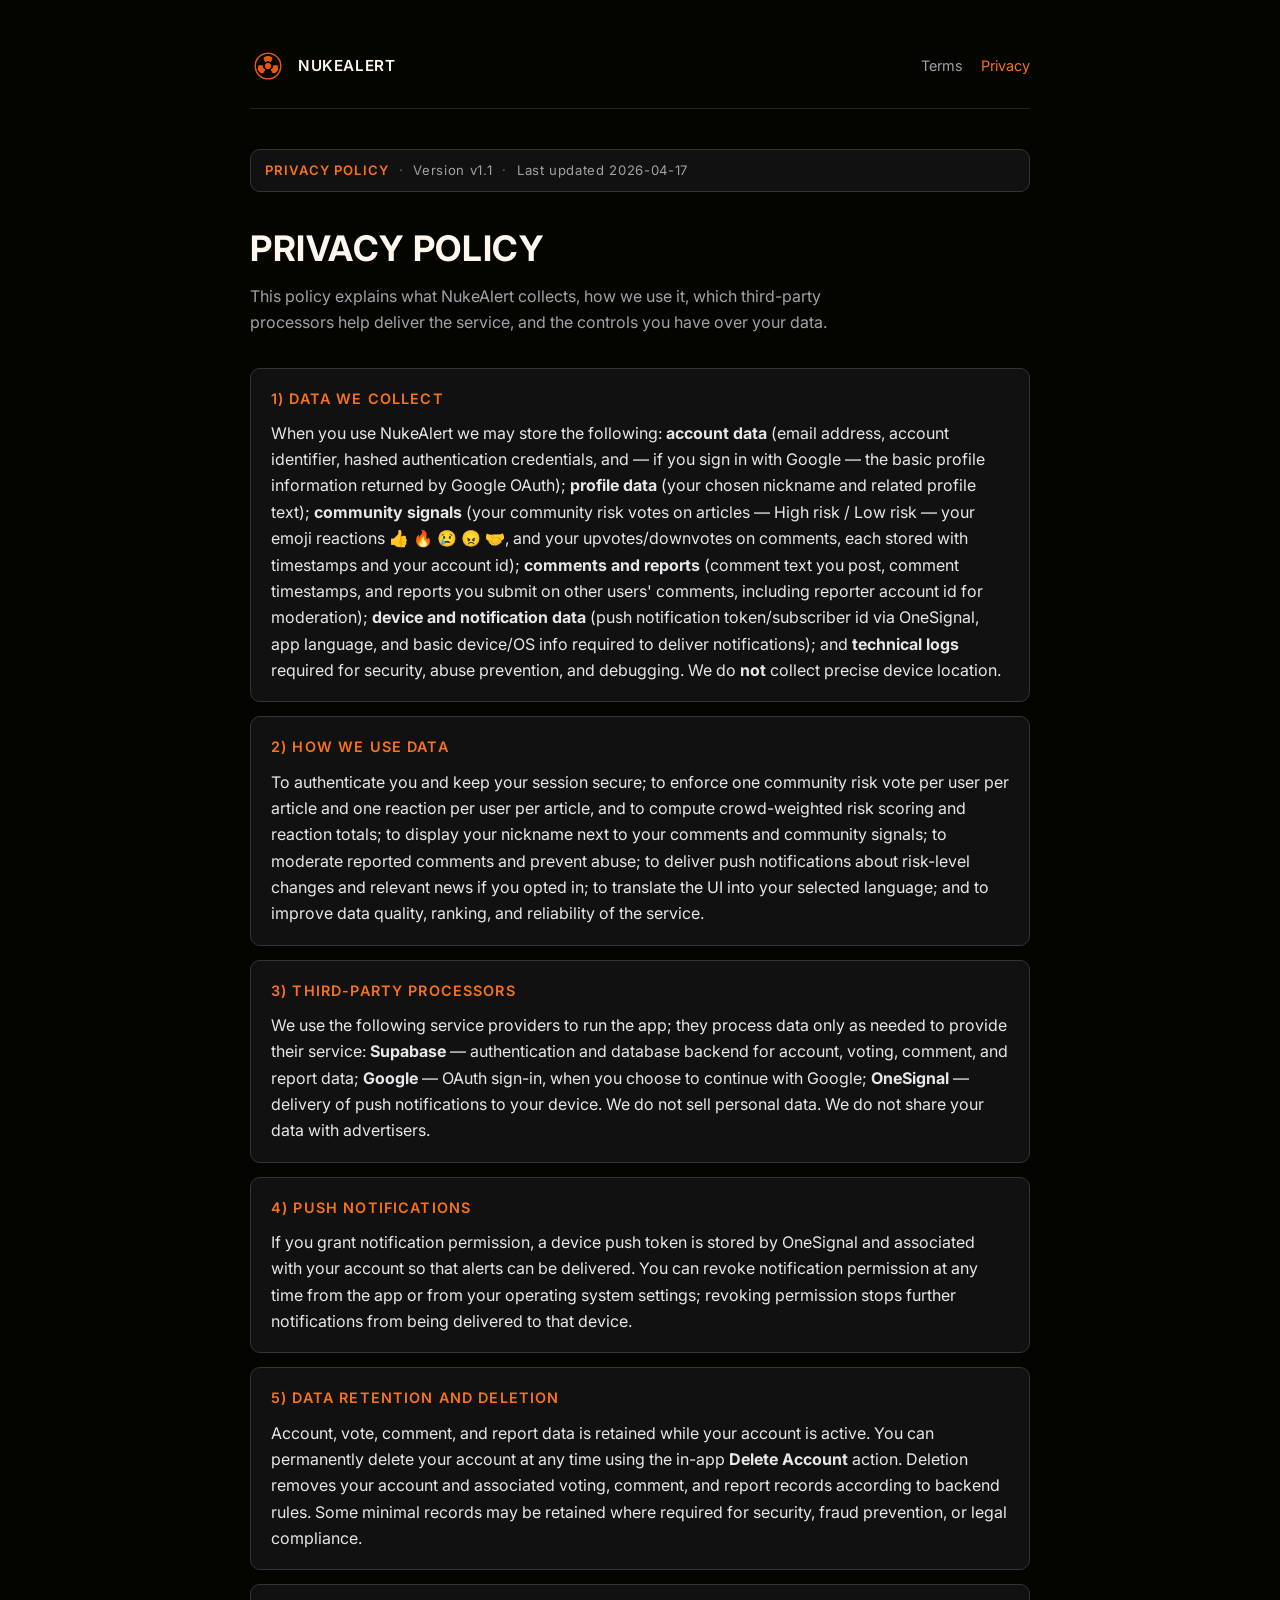
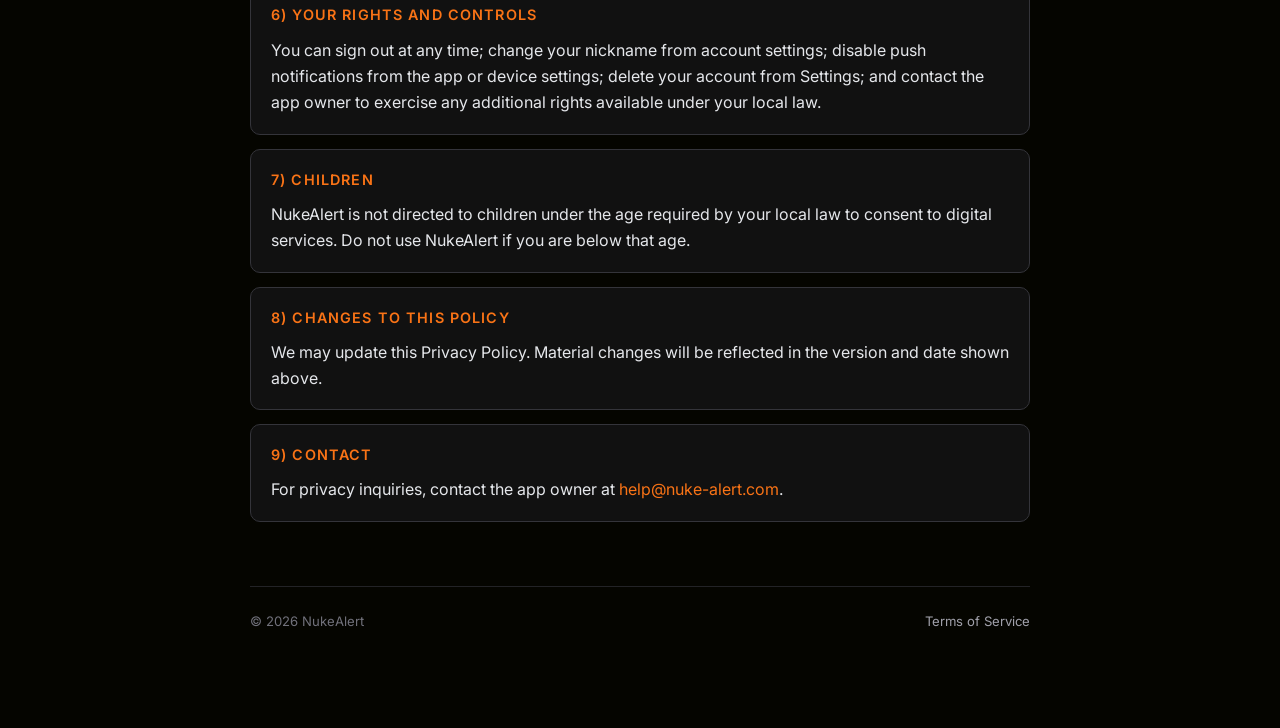
==== privacy/index.html @ ca224bc1 "Initial site: landing, terms, privacy" ====
<!doctype html>
<html lang="en">
<head>
  <meta charset="utf-8" />
  <meta name="viewport" content="width=device-width, initial-scale=1" />
  <title>Privacy Policy — NukeAlert</title>
  <meta name="description" content="NukeAlert Privacy Policy. What data we collect, how we use it, third-party processors, and your rights." />
  <meta name="theme-color" content="#050500" />
  <link rel="icon" type="image/svg+xml" href="/assets/logo.svg" />
  <link rel="canonical" href="https://nuke-alert.com/privacy" />
  <link rel="preconnect" href="https://fonts.googleapis.com" />
  <link rel="preconnect" href="https://fonts.gstatic.com" crossorigin />
  <link href="https://fonts.googleapis.com/css2?family=Inter:wght@400;500;600;700&display=swap" rel="stylesheet" />
  <link rel="stylesheet" href="/styles.css" />
</head>
<body>
  <div class="container">
    <header class="site-header">
      <a class="brand" href="/">
        <img src="/assets/logo.svg" alt="" />
        <span class="brand-name">NukeAlert</span>
      </a>
      <nav class="site-nav">
        <a href="/terms">Terms</a>
        <a href="/privacy" class="active">Privacy</a>
      </nav>
    </header>

    <article class="doc">
      <div class="doc-meta">
        <strong>Privacy Policy</strong>
        <span class="sep">·</span>
        <span>Version v1.1</span>
        <span class="sep">·</span>
        <span>Last updated 2026-04-17</span>
      </div>

      <h1>Privacy Policy</h1>
      <p class="lede">
        This policy explains what NukeAlert collects, how we use it, which third-party
        processors help deliver the service, and the controls you have over your data.
      </p>

      <section>
        <h2>1) Data We Collect</h2>
        <p>
          When you use NukeAlert we may store the following:
          <strong>account data</strong> (email address, account identifier, hashed
          authentication credentials, and — if you sign in with Google — the basic
          profile information returned by Google OAuth);
          <strong>profile data</strong> (your chosen nickname and related profile text);
          <strong>community signals</strong> (your community risk votes on articles —
          High risk / Low risk — your emoji reactions 👍 🔥 😢 😠 🤝, and your
          upvotes/downvotes on comments, each stored with timestamps and your account id);
          <strong>comments and reports</strong> (comment text you post, comment
          timestamps, and reports you submit on other users' comments, including
          reporter account id for moderation);
          <strong>device and notification data</strong> (push notification
          token/subscriber id via OneSignal, app language, and basic device/OS info
          required to deliver notifications); and
          <strong>technical logs</strong> required for security, abuse prevention, and
          debugging. We do <strong>not</strong> collect precise device location.
        </p>
      </section>

      <section>
        <h2>2) How We Use Data</h2>
        <p>
          To authenticate you and keep your session secure; to enforce one community
          risk vote per user per article and one reaction per user per article, and to
          compute crowd-weighted risk scoring and reaction totals; to display your
          nickname next to your comments and community signals; to moderate reported
          comments and prevent abuse; to deliver push notifications about risk-level
          changes and relevant news if you opted in; to translate the UI into your
          selected language; and to improve data quality, ranking, and reliability of
          the service.
        </p>
      </section>

      <section>
        <h2>3) Third-Party Processors</h2>
        <p>
          We use the following service providers to run the app; they process data
          only as needed to provide their service: <strong>Supabase</strong> —
          authentication and database backend for account, voting, comment, and report
          data; <strong>Google</strong> — OAuth sign-in, when you choose to continue
          with Google; <strong>OneSignal</strong> — delivery of push notifications to
          your device. We do not sell personal data. We do not share your data with
          advertisers.
        </p>
      </section>

      <section>
        <h2>4) Push Notifications</h2>
        <p>
          If you grant notification permission, a device push token is stored by
          OneSignal and associated with your account so that alerts can be delivered.
          You can revoke notification permission at any time from the app or from
          your operating system settings; revoking permission stops further
          notifications from being delivered to that device.
        </p>
      </section>

      <section>
        <h2>5) Data Retention and Deletion</h2>
        <p>
          Account, vote, comment, and report data is retained while your account is
          active. You can permanently delete your account at any time using the
          in-app <strong>Delete Account</strong> action. Deletion removes your account
          and associated voting, comment, and report records according to backend
          rules. Some minimal records may be retained where required for security,
          fraud prevention, or legal compliance.
        </p>
      </section>

      <section>
        <h2>6) Your Rights and Controls</h2>
        <p>
          You can sign out at any time; change your nickname from account settings;
          disable push notifications from the app or device settings; delete your
          account from Settings; and contact the app owner to exercise any additional
          rights available under your local law.
        </p>
      </section>

      <section>
        <h2>7) Children</h2>
        <p>
          NukeAlert is not directed to children under the age required by your local
          law to consent to digital services. Do not use NukeAlert if you are below
          that age.
        </p>
      </section>

      <section>
        <h2>8) Changes to This Policy</h2>
        <p>
          We may update this Privacy Policy. Material changes will be reflected in
          the version and date shown above.
        </p>
      </section>

      <section>
        <h2>9) Contact</h2>
        <p>
          For privacy inquiries, contact the app owner at
          <a href="mailto:help@nuke-alert.com">help@nuke-alert.com</a>.
        </p>
      </section>
    </article>

    <footer class="site-footer">
      <span>© <span id="year"></span> NukeAlert</span>
      <span>
        <a href="/terms">Terms of Service</a>
      </span>
    </footer>
  </div>

  <script>
    document.getElementById('year').textContent = new Date().getFullYear();
  </script>
</body>
</html>
---- styles.css ----
:root {
  --bg: #050500;
  --panel: #0a0a0a;
  --panel-soft: #111111;
  --border: #232326;
  --border-soft: #34343a;
  --border-strong: #4a4a52;
  --accent: #f97316;
  --accent-strong: #ea580c;
  --text: #fff7ed;
  --muted: #e5e7eb;
  --muted-2: #a1a1aa;
  --muted-3: #71717a;
  --font: 'Inter', -apple-system, BlinkMacSystemFont, 'Segoe UI', Roboto, sans-serif;
}

* {
  box-sizing: border-box;
}

html,
body {
  margin: 0;
  padding: 0;
  background: var(--bg);
  color: var(--text);
  font-family: var(--font);
  font-size: 16px;
  line-height: 1.6;
  -webkit-font-smoothing: antialiased;
  -moz-osx-font-smoothing: grayscale;
}

a {
  color: var(--accent);
  text-decoration: none;
  border-bottom: 1px solid transparent;
  transition: border-color 0.15s ease, color 0.15s ease;
}

a:hover {
  color: var(--accent-strong);
  border-bottom-color: var(--accent-strong);
}

.container {
  max-width: 820px;
  margin: 0 auto;
  padding: 32px 20px 96px;
}

.site-header {
  display: flex;
  align-items: center;
  justify-content: space-between;
  gap: 16px;
  padding: 16px 0 24px;
  border-bottom: 1px solid var(--border);
  margin-bottom: 40px;
}

.site-header .brand {
  display: flex;
  align-items: center;
  gap: 12px;
  color: var(--text);
  border-bottom: none;
}

.site-header .brand img {
  width: 36px;
  height: 36px;
  display: block;
}

.site-header .brand-name {
  font-weight: 600;
  letter-spacing: 0.04em;
  text-transform: uppercase;
  font-size: 0.95rem;
}

.site-nav {
  display: flex;
  gap: 18px;
  font-size: 0.9rem;
}

.site-nav a {
  color: var(--muted-2);
  border-bottom: none;
}

.site-nav a:hover,
.site-nav a.active {
  color: var(--accent);
}

.hero {
  padding: 32px 0 12px;
  border-bottom: 1px solid var(--border);
  margin-bottom: 40px;
}

.hero .eyebrow {
  font-size: 0.78rem;
  letter-spacing: 0.14em;
  text-transform: uppercase;
  color: var(--accent);
  margin-bottom: 12px;
}

.hero h1 {
  font-size: clamp(1.8rem, 4vw, 2.6rem);
  line-height: 1.15;
  margin: 0 0 16px;
  letter-spacing: -0.01em;
}

.hero p {
  color: var(--muted-2);
  max-width: 62ch;
  margin: 0 0 24px;
}

.btn-row {
  display: flex;
  gap: 12px;
  flex-wrap: wrap;
  margin-top: 8px;
}

.btn {
  display: inline-flex;
  align-items: center;
  gap: 8px;
  padding: 10px 16px;
  border-radius: 10px;
  font-size: 0.9rem;
  font-weight: 500;
  letter-spacing: 0.02em;
  border: 1px solid var(--border-soft);
  background: var(--panel-soft);
  color: var(--text);
  cursor: pointer;
  transition: background 0.15s ease, border-color 0.15s ease, color 0.15s ease;
}

.btn:hover {
  border-color: var(--accent);
  color: var(--accent);
}

.btn-primary {
  background: var(--accent-strong);
  border-color: var(--accent-strong);
  color: #fff7ed;
}

.btn-primary:hover {
  background: #c2410c;
  border-color: #c2410c;
  color: #fff7ed;
}

.doc-meta {
  display: flex;
  align-items: center;
  gap: 10px;
  flex-wrap: wrap;
  padding: 10px 14px;
  border: 1px solid var(--border-soft);
  border-radius: 10px;
  background: var(--panel-soft);
  color: var(--muted-2);
  font-size: 0.82rem;
  letter-spacing: 0.05em;
  margin-bottom: 28px;
}

.doc-meta strong {
  color: var(--accent);
  font-weight: 600;
  letter-spacing: 0.08em;
  text-transform: uppercase;
}

.doc-meta .sep {
  color: var(--muted-3);
}

.doc h1 {
  font-size: clamp(1.6rem, 3.5vw, 2.2rem);
  letter-spacing: 0.02em;
  text-transform: uppercase;
  margin: 0 0 8px;
}

.doc .lede {
  color: var(--muted-2);
  margin: 0 0 32px;
  max-width: 62ch;
}

.doc section {
  border: 1px solid var(--border-soft);
  background: var(--panel-soft);
  border-radius: 10px;
  padding: 18px 20px;
  margin-bottom: 14px;
}

.doc section h2 {
  font-size: 0.9rem;
  letter-spacing: 0.08em;
  text-transform: uppercase;
  color: var(--accent);
  margin: 0 0 10px;
  font-weight: 600;
}

.doc section p {
  margin: 0;
  color: var(--muted);
  line-height: 1.65;
}

.doc .contact-card {
  margin-top: 36px;
  padding: 18px 20px;
  border: 1px solid var(--border-soft);
  border-radius: 10px;
  background: var(--panel);
  color: var(--muted-2);
}

.doc .contact-card h3 {
  margin: 0 0 6px;
  font-size: 0.82rem;
  letter-spacing: 0.08em;
  text-transform: uppercase;
  color: var(--text);
}

.doc .contact-card p {
  margin: 0;
  font-size: 0.92rem;
}

.site-footer {
  margin-top: 64px;
  padding-top: 24px;
  border-top: 1px solid var(--border);
  color: var(--muted-3);
  font-size: 0.82rem;
  display: flex;
  justify-content: space-between;
  flex-wrap: wrap;
  gap: 12px;
}

.site-footer a {
  color: var(--muted-2);
  border-bottom: none;
}

.site-footer a:hover {
  color: var(--accent);
}

@media (max-width: 520px) {
  .container {
    padding: 24px 16px 72px;
  }

  .site-header {
    flex-direction: column;
    align-items: flex-start;
    gap: 12px;
  }

  .site-nav {
    gap: 14px;
  }
}
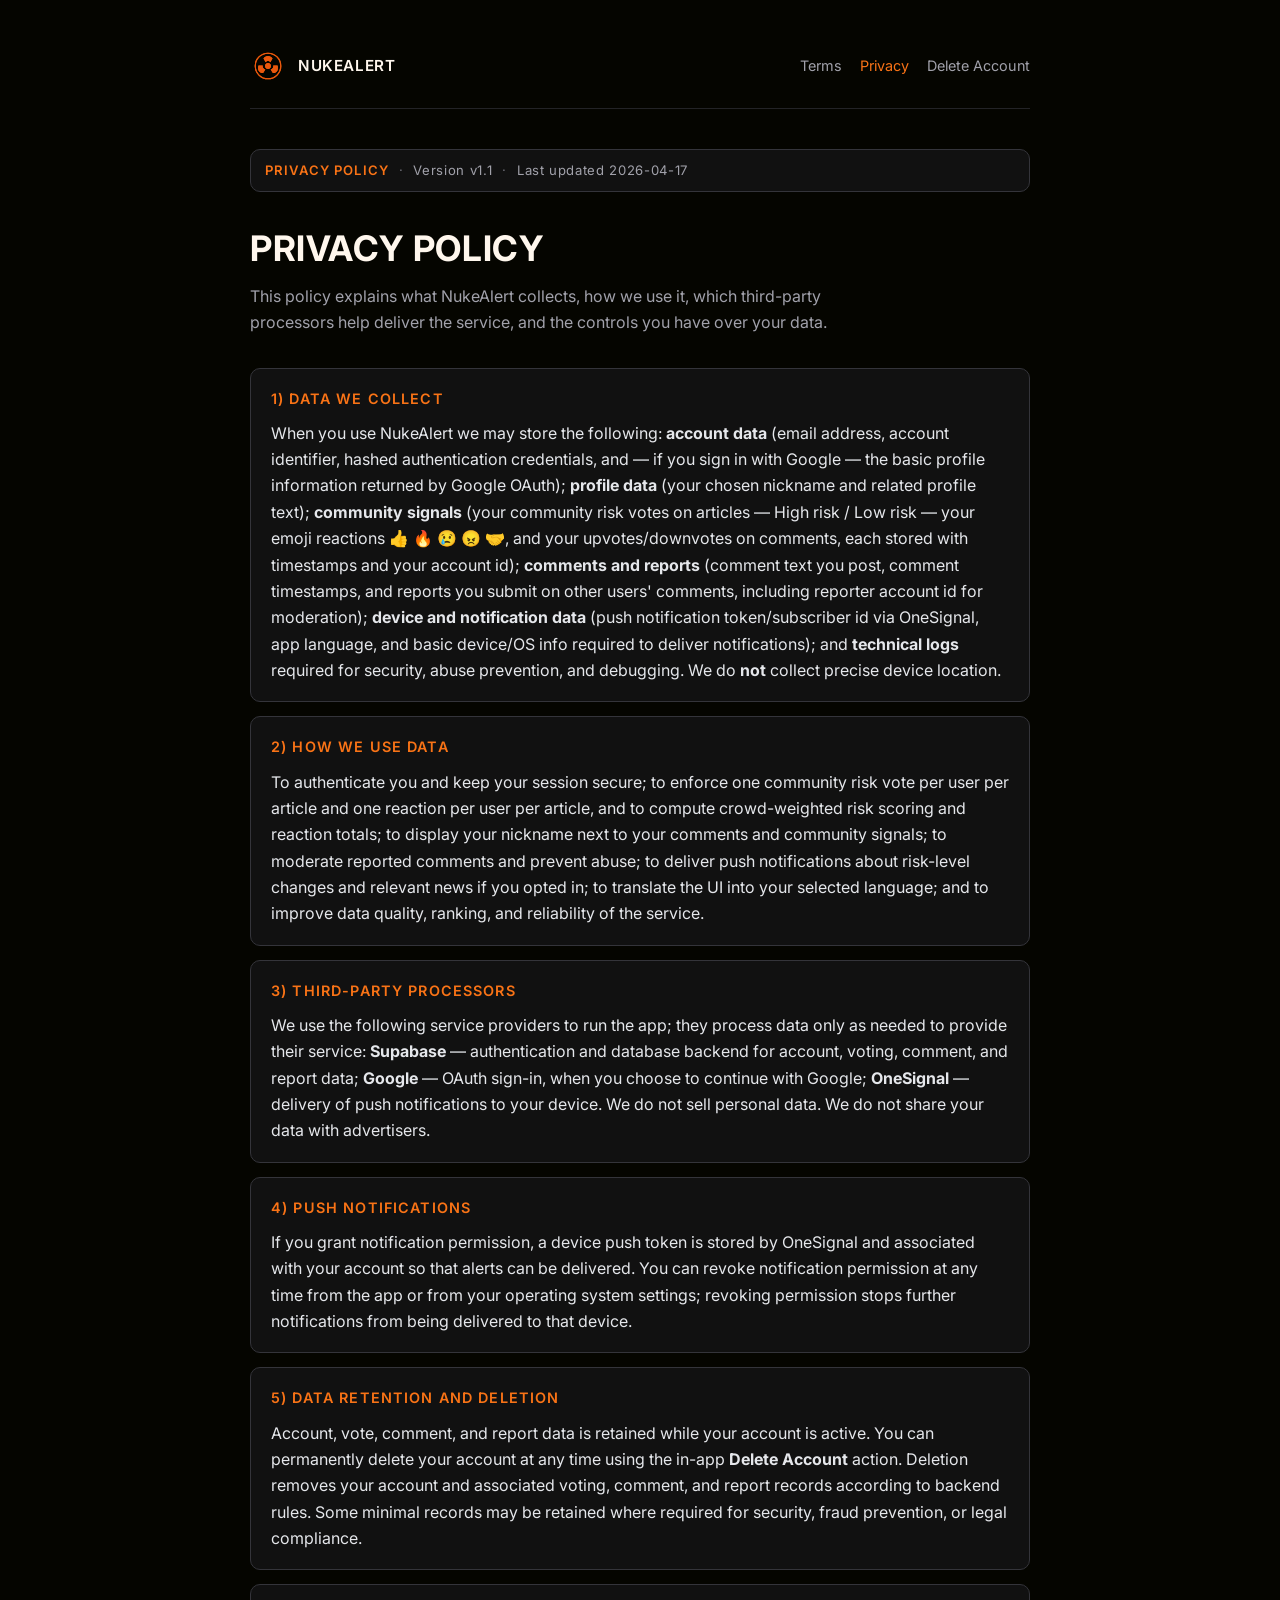
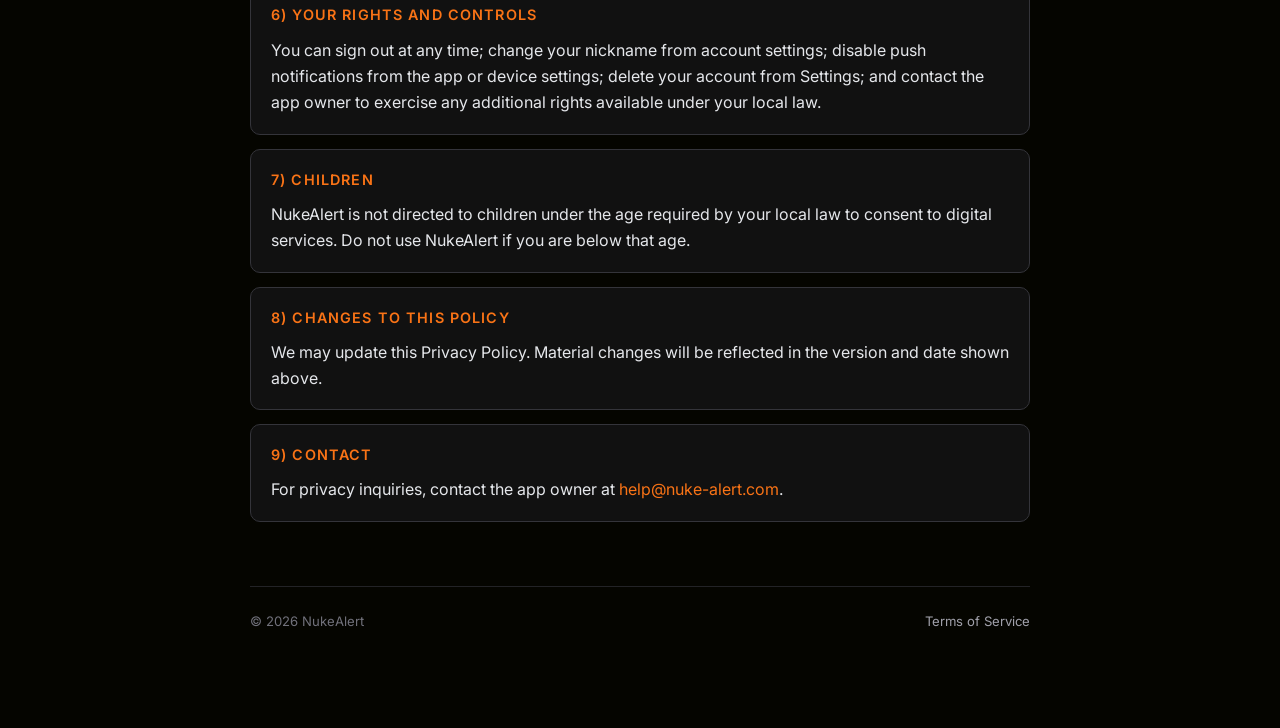
==== commit ba7e78bf: "feat: add delete account page for Play Store compliance Adds /delete-account with in-app and email d" ====
--- a/privacy/index.html
+++ b/privacy/index.html
@@ -23,6 +23,7 @@
       <nav class="site-nav">
         <a href="/terms">Terms</a>
         <a href="/privacy" class="active">Privacy</a>
+        <a href="/delete-account">Delete Account</a>
       </nav>
     </header>
 
